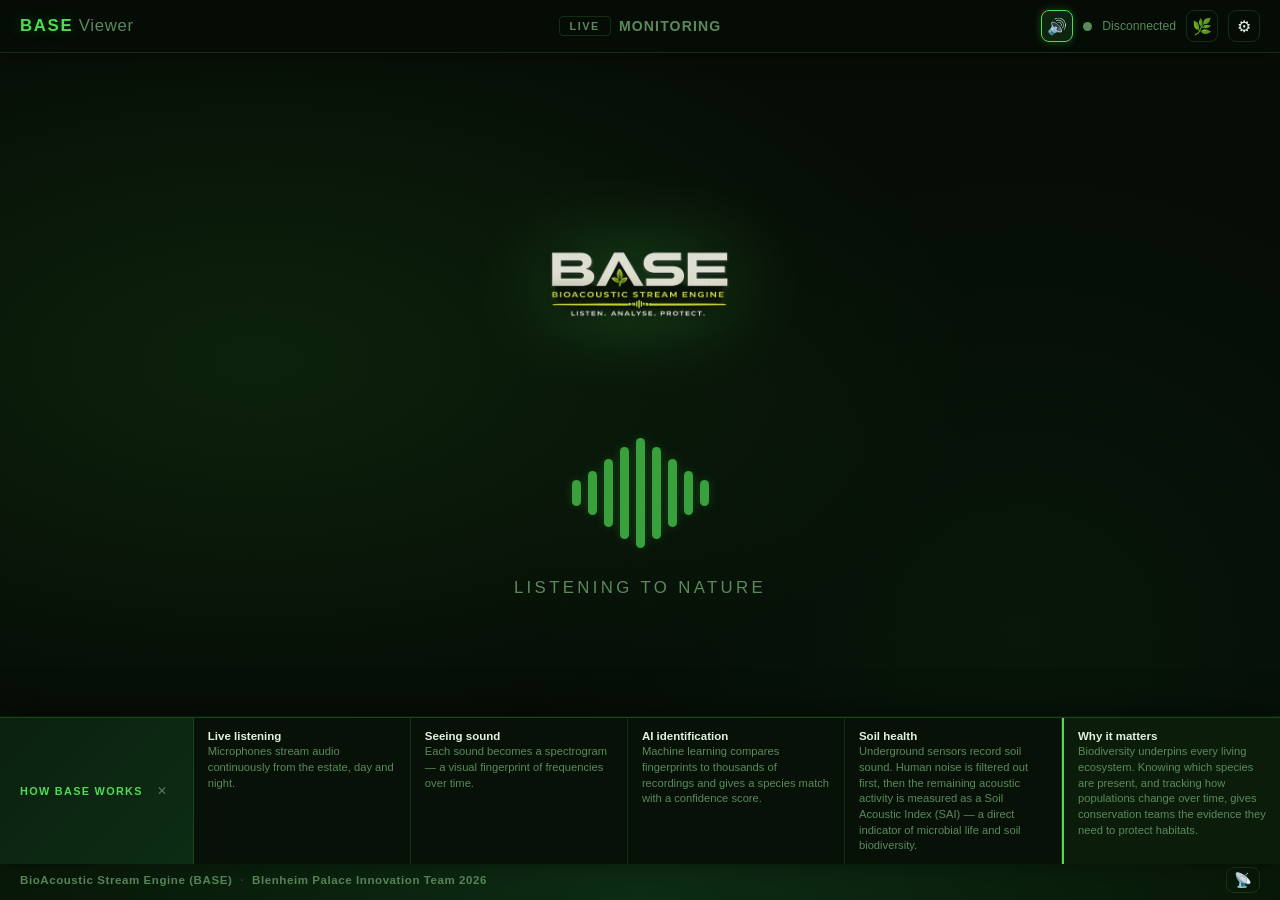
==== viewer/index.html @ 656f4bf7 "Viewer: device heartbeat status panel; per-site MQTT status topics heartbeat.py: publish to {prefix}" ====
<!DOCTYPE html>
<html lang="en">
<head>
  <meta charset="UTF-8">
  <meta name="viewport" content="width=device-width, initial-scale=1.0">
  <title>BASE Viewer by Blenheim Palace Innovation</title>
  <link rel="stylesheet" href="viewer.css">
</head>
<body>

  <header id="header">
    <div id="logo">
      <span class="logo-base">BASE</span><span class="logo-viewer"> Viewer</span>
    </div>
    <div id="live-badge">
      <span id="live-pill">LIVE</span>
      <span id="live-loc-text">Monitoring</span>
    </div>
    <div id="header-right">
      <button id="sound-unlock-btn" class="icon-btn sound-on" onclick="toggleSound()" title="Sounds on">🔊</button>
      <div id="conn-dot" class="conn-dot disconnected" title="Disconnected"></div>
      <span id="conn-label">Disconnected</span>
      <button class="icon-btn" id="explainer-btn" onclick="toggleExplainer()" title="How it works">ℹ</button>
      <button class="icon-btn" onclick="showAbout()" title="About BASE">🌿</button>
      <button class="icon-btn" onclick="showSettings()" title="Settings">⚙</button>
    </div>
  </header>

  <main id="main">
    <div id="gallery-grid"></div>
    <div id="empty-state">
      <img src="assets/base-logo.png" class="empty-logo" alt="BASE">
      <div class="listen-anim">
        <div class="listen-bar"></div>
        <div class="listen-bar"></div>
        <div class="listen-bar"></div>
        <div class="listen-bar"></div>
        <div class="listen-bar"></div>
        <div class="listen-bar"></div>
        <div class="listen-bar"></div>
        <div class="listen-bar"></div>
        <div class="listen-bar"></div>
      </div>
      <p class="listen-label">Listening to nature</p>
    </div>
  </main>

  <!-- Settings panel -->
  <div id="settings-overlay" onclick="hideSettings()"></div>
  <aside id="settings-panel">
    <div class="panel-header">
      <h2>Settings</h2>
      <button class="icon-btn" onclick="hideSettings()">✕</button>
    </div>
    <form id="settings-form" onsubmit="applySettings(event)">
      <div class="form-group">
        <label>Broker WebSocket URL</label>
        <input type="text" id="s-url" placeholder="wss://your-broker:8084/mqtt" spellcheck="false" oninput="checkBrokerUrl()">
        <small>Use <strong>wss://</strong> (WebSocket TLS) or <strong>ws://</strong> for local. Port 8883 is TCP-only and won't work in a browser.</small>
        <div id="url-warn" style="display:none;margin-top:6px;padding:7px 10px;background:rgba(210,153,34,0.15);border:1px solid var(--warning);border-radius:var(--radius);font-size:0.75rem;color:var(--warning);line-height:1.5"></div>
      </div>
      <div class="form-group">
        <label>Topic prefix</label>
        <input type="text" id="s-prefix" placeholder="bioacoustics">
      </div>
      <div class="form-group">
        <label>Username</label>
        <input type="text" id="s-username" autocomplete="off" spellcheck="false">
      </div>
      <div class="form-group">
        <label>Password</label>
        <input type="password" id="s-password" autocomplete="off">
      </div>
      <div class="form-group checkbox-group">
        <label>
          <input type="checkbox" id="s-autoconnect">
          Connect automatically on startup
        </label>
      </div>
      <div class="form-group">
        <label>Keep detections for</label>
        <select id="s-retain">
          <option value="1">1 hour</option>
          <option value="6">6 hours</option>
          <option value="24">1 day</option>
          <option value="72">3 days</option>
          <option value="168" selected>7 days</option>
          <option value="0">Unlimited</option>
        </select>
        <small>How long a species card stays visible after its last detection.</small>
      </div>
      <div class="form-actions">
        <button type="button" class="btn btn-outline" onclick="disconnect()">Disconnect</button>
        <button type="submit" class="btn btn-primary">Save &amp; Connect</button>
      </div>
    </form>
  </aside>

  <!-- Species detail modal -->
  <div id="modal-overlay" onclick="hideModal()"></div>
  <div id="species-modal">
    <div class="panel-header">
      <h2 id="modal-title"></h2>
      <button class="icon-btn" onclick="hideModal()">✕</button>
    </div>
    <div id="modal-body"></div>
  </div>

  <!-- About modal -->
  <div id="about-overlay" onclick="hideAbout()">
    <div id="about-modal" onclick="event.stopPropagation()">
      <button class="about-close" onclick="hideAbout()">✕</button>

      <div class="about-header">
        <div class="about-logo">🌿</div>
        <div>
          <h2 class="about-title">BioAcoustic Stream Engine</h2>
          <div class="about-subtitle">BASE &nbsp;·&nbsp; Viewer</div>
        </div>
      </div>

      <p class="about-mission">
        This project was conceived by the Blenheim Palace Innovation Team, combining our own
        work with contributions from pre-trained models and open research. We are excited to
        engage others and to learn together more about our natural world.
      </p>

      <div class="about-section-title">Created by</div>
      <p class="about-creator">
        <strong>David Green</strong> &mdash; Head of Innovation and AI, Blenheim Palace<br>
        <span style="font-size:0.8rem;color:var(--muted)">
          A belief that technology can bring people closer to the natural world — making
          acoustic biodiversity monitoring open, accessible, and shareable.
        </span>
      </p>

      <div class="about-section-title">Contributors</div>
      <p style="font-size:0.85rem;color:var(--text);line-height:1.8;margin:0">
        Harry Hanson &nbsp;·&nbsp; Tawhid Shahrior &nbsp;·&nbsp; Dr. Matthias Rolf &nbsp;·&nbsp;
        Max Caminow &nbsp;·&nbsp; Dr. Dave Gasca &nbsp;·&nbsp; Arnaud Fontannaz &nbsp;·&nbsp; Filipe Salbany
      </p>

      <div class="about-section-title">Powered by</div>
      <div class="about-credits">
        <div class="about-credit-row">🐦 <strong>BirdNET-Analyzer</strong> &mdash; Cornell Lab of Ornithology &amp; TU Chemnitz</div>
        <div class="about-credit-row">🦇 <strong>BatDetect2</strong> &mdash; University of Edinburgh, Caltech &amp; UCL</div>
        <div class="about-credit-row">🐝 <strong>BuzzDetect v1.0.1</strong> &mdash; OSU Bee Lab, Ohio State University</div>
        <div class="about-credit-row">🌱 <strong>Soil Acoustic Index</strong> &mdash; Blenheim Palace Innovation Team</div>
      </div>

      <div class="about-section-title">Contributor &amp; Inspiration</div>
      <p style="font-size:0.82rem;color:var(--muted);margin:0">
        <strong style="color:var(--text)">Dr. Curt Lamberth</strong> is both a contributor to and an
        inspiration for this project. Originally trained as a chemist, Curt spent time in industry and
        worked as an environmental consultant for twenty years. He now combines inventing electronic
        gadgets, sensors and wireless systems with his passion for environmental conservation — with
        specific interests in eco-hydrology, plants, micro-lepidoptera, and the application of
        technology in science.
      </p>

      <div class="about-footer">
        <span>MIT Licence &nbsp;·&nbsp; Open Source</span>
        <a href="https://github.com/blenheiminnovation/BioAcousticStreamEngine" target="_blank" class="about-github">GitHub ↗</a>
      </div>
    </div>
  </div>

  <!-- Device heartbeat status popover -->
  <div id="device-status-panel">
    <div id="device-status-list"><em style="color:var(--muted);font-size:0.78rem">No heartbeats received yet</em></div>
  </div>

  <footer id="attribution-footer">
    <span>BioAcoustic Stream Engine (BASE)</span>
    <span class="footer-divider">·</span>
    <span>Blenheim Palace Innovation Team <span id="footer-year"></span></span>
    <button id="device-status-btn" onclick="toggleDeviceStatus()" title="Device status">📡</button>
  </footer>

  <!-- Explainer overlay (mobile) -->
  <div id="explainer-overlay" onclick="toggleExplainer()"></div>

  <!-- Explainer tile -->
  <div id="explainer-tile">
    <div class="explainer-header">
      How BASE Works
      <button class="explainer-close-btn" onclick="toggleExplainer()" title="Hide">✕</button>
    </div>
    <div class="explainer-body">
      <div class="explainer-section">
        <span class="explainer-dot">●</span>
        <div><strong>Live listening</strong>Microphones stream audio continuously from the estate, day and night.</div>
      </div>
      <div class="explainer-section">
        <span class="explainer-dot">●</span>
        <div><strong>Seeing sound</strong>Each sound becomes a spectrogram — a visual fingerprint of frequencies over time.</div>
      </div>
      <div class="explainer-section">
        <span class="explainer-dot">●</span>
        <div><strong>AI identification</strong>Machine learning compares fingerprints to thousands of recordings and gives a species match with a confidence score.</div>
      </div>
      <div class="explainer-section">
        <span class="explainer-dot">●</span>
        <div><strong>Soil health</strong>Underground sensors record soil sound. Human noise is filtered out first, then the remaining acoustic activity is measured as a Soil Acoustic Index (SAI) — a direct indicator of microbial life and soil biodiversity.</div>
      </div>
      <div class="explainer-section explainer-why">
        <span class="explainer-dot">●</span>
        <div><strong>Why it matters</strong>Biodiversity underpins every living ecosystem. Knowing which species are present, and tracking how populations change over time, gives conservation teams the evidence they need to protect habitats.</div>
      </div>
    </div>
  </div>

  <img id="brand-watermark" src="assets/base-logo.png" alt="">
  <script src="mqtt.min.js"></script>
  <script src="viewer.js"></script>
</body>
</html>
---- viewer/viewer.css ----
:root {
  --bg:           #060d06;
  --bg2:          #080f08;
  --surface:      rgba(10,22,10,0.88);
  --surface2:     rgba(14,30,14,0.92);
  --border:       rgba(50,110,50,0.35);
  --border-hi:    rgba(77,220,82,0.55);
  --text:         #e2f2e2;
  --muted:        #5a8a5a;
  --primary:      #4ddc52;
  --primary-glow: rgba(77,220,82,0.30);
  --brand:        #0a2010;
  --brand-hi:     #0d2d14;
  --success:      #4ddc52;
  --warning:      #d4a030;
  --danger:       #e04848;
  --radius:       12px;
  --radius-sm:    8px;
}

* { box-sizing: border-box; margin: 0; padding: 0; }

body {
  background: var(--bg);
  background-image:
    radial-gradient(ellipse 80% 60% at 20% 40%, rgba(20,60,20,0.45) 0%, transparent 70%),
    radial-gradient(ellipse 60% 80% at 80% 70%, rgba(10,40,15,0.35) 0%, transparent 65%);
  color: var(--text);
  font-family: -apple-system, BlinkMacSystemFont, 'Segoe UI', sans-serif;
  min-height: 100vh;
}

/* ── Header ── */

#header {
  position: sticky;
  top: 0;
  z-index: 100;
  background: rgba(6,12,6,0.94);
  backdrop-filter: blur(12px);
  -webkit-backdrop-filter: blur(12px);
  border-bottom: 1px solid var(--border);
  display: grid;
  grid-template-columns: 1fr auto 1fr;
  align-items: center;
  padding: 10px 20px;
  gap: 12px;
  box-shadow: 0 2px 20px rgba(0,0,0,0.5);
}

.logo-base   { font-weight: 800; font-size: 1.05rem; letter-spacing: 0.10em; color: var(--primary); text-shadow: 0 0 16px var(--primary-glow); }
.logo-viewer { font-weight: 300; font-size: 1.05rem; color: var(--muted); letter-spacing: 0.04em; }

#header-right {
  display: flex;
  align-items: center;
  gap: 10px;
  justify-content: flex-end;
}

.conn-dot {
  width: 9px;
  height: 9px;
  border-radius: 50%;
  flex-shrink: 0;
}
.conn-dot.connected    { background: var(--primary); box-shadow: 0 0 8px var(--primary), 0 0 16px var(--primary-glow); }
.conn-dot.disconnected { background: var(--muted); }
.conn-dot.connecting   { background: var(--warning); animation: blink 1s ease-in-out infinite; }

#conn-label { font-size: 0.76rem; color: var(--muted); max-width: 220px; overflow: hidden; text-overflow: ellipsis; white-space: nowrap; }

#live-badge {
  display: flex;
  align-items: center;
  gap: 8px;
  justify-content: center;
}
#live-pill {
  display: inline;
  padding: 3px 10px;
  border-radius: 4px;
  background: transparent;
  color: var(--muted);
  border: 1px solid var(--border);
  font-size: 0.68rem;
  font-weight: 800;
  letter-spacing: 0.14em;
}
#live-badge.live-on #live-pill {
  background: var(--primary);
  color: #051005;
  border-color: var(--primary);
  animation: livePulse 1.8s ease-in-out infinite;
}
@keyframes livePulse {
  0%, 100% { box-shadow: 0 0 6px rgba(77,220,82,0.5),  0 0 12px rgba(77,220,82,0.3);  opacity: 1; }
  50%       { box-shadow: 0 0 18px rgba(77,220,82,0.9), 0 0 36px rgba(77,220,82,0.5); opacity: 0.75; }
}
#live-loc-text {
  font-size: 0.88rem;
  font-weight: 700;
  color: var(--muted);
  text-transform: uppercase;
  letter-spacing: 0.08em;
  transition: color 0.4s;
}
#live-badge.live-on #live-loc-text { color: var(--text); }

#live-mic-locs {
  font-size: 0.78rem;
  font-weight: 500;
  color: var(--muted);
}
#live-mic-locs:not(:empty)::before {
  content: '·';
  margin: 0 7px;
  opacity: 0.45;
}

@media (max-width: 520px) {
  #live-loc-text { display: none; }
  #live-pill { font-size: 0.65rem; }
}

#sound-unlock-btn { display: flex; }
#sound-unlock-btn.sound-on { background: rgba(77,220,82,0.12); border-color: var(--primary); color: var(--primary); box-shadow: 0 0 8px var(--primary-glow); }

@keyframes blink { 0%,100% { opacity:1; } 50% { opacity:0.3; } }

.icon-btn {
  background: none;
  border: 1px solid var(--border);
  color: var(--text);
  width: 32px;
  height: 32px;
  border-radius: var(--radius-sm);
  cursor: pointer;
  font-size: 1rem;
  display: flex;
  align-items: center;
  justify-content: center;
  transition: background 0.2s, border-color 0.2s, color 0.2s, box-shadow 0.2s;
  flex-shrink: 0;
}
.icon-btn:hover { background: rgba(77,220,82,0.10); border-color: var(--border-hi); color: var(--primary); }
#sound-unlock-btn.sound-on { color: var(--primary); border-color: var(--primary); box-shadow: 0 0 8px var(--primary-glow); }

/* ── Footer ── */

#attribution-footer {
  position: fixed;
  bottom: 0;
  left: 0;
  right: 0;
  z-index: 100;
  background: linear-gradient(90deg, #081808 0%, var(--brand-hi) 50%, #081808 100%);
  border-top: 1px solid rgba(77,220,82,0.20);
  display: flex;
  align-items: center;
  justify-content: center;
  gap: 8px;
  padding: 7px 20px;
  font-size: 0.72rem;
  font-weight: 600;
  color: var(--muted);
  letter-spacing: 0.05em;
  text-align: center;
  box-shadow: 0 -1px 20px rgba(0,0,0,0.6);
}
.footer-divider { opacity: 0.4; }

#device-status-btn {
  margin-left: auto;
  background: none;
  border: 1px solid var(--border);
  border-radius: var(--radius-sm);
  color: var(--text);
  font-size: 0.9rem;
  padding: 2px 7px;
  cursor: pointer;
  transition: border-color 0.2s, color 0.2s;
  line-height: 1.4;
}
#device-status-btn:hover { border-color: var(--border-hi); color: var(--primary); }
#device-status-btn.has-stale { color: var(--warning); border-color: var(--warning); }

#device-status-panel {
  display: none;
  position: fixed;
  bottom: 44px;
  right: 14px;
  z-index: 160;
  background: rgba(6,14,6,0.97);
  backdrop-filter: blur(12px);
  border: 1px solid var(--border);
  border-radius: var(--radius);
  padding: 14px 18px;
  min-width: 220px;
  box-shadow: 0 -4px 24px rgba(0,0,0,0.6);
}
#device-status-panel.open { display: block; }
#device-status-list { display: flex; flex-direction: column; gap: 10px; }

.hb-row {
  display: flex;
  align-items: center;
  gap: 10px;
  font-size: 0.80rem;
}
.hb-dot {
  width: 9px; height: 9px;
  border-radius: 50%;
  flex-shrink: 0;
}
.hb-dot.fresh  { background: var(--primary); box-shadow: 0 0 6px var(--primary-glow); }
.hb-dot.recent { background: var(--warning); }
.hb-dot.stale  { background: var(--danger); }
.hb-site  { font-weight: 600; color: var(--text); flex: 1; }
.hb-time  { color: var(--muted); font-size: 0.74rem; white-space: nowrap; }

.explainer-close-btn {
  background: none;
  border: none;
  color: rgba(255,255,255,0.35);
  font-size: 0.75rem;
  cursor: pointer;
  padding: 2px 6px;
  border-radius: 4px;
  line-height: 1;
  margin-left: auto;
  transition: color 0.15s;
  flex-shrink: 0;
}
.explainer-close-btn:hover { color: rgba(255,255,255,0.9); }

/* Smooth fade for auto-hide */
#explainer-tile { transition: opacity 0.6s ease, transform 0.6s ease; }
body.explainer-hidden #explainer-tile  { display: none !important; }
body.explainer-hidden #explainer-btn   { display: flex; }

/* ── Explainer tile ── */

#explainer-btn { display: none; }

#explainer-overlay {
  display: none;
  position: fixed;
  inset: 0;
  background: rgba(0,0,0,0.6);
  z-index: 210;
}
#explainer-overlay.open { display: block; }

/* Desktop: full-width bar above footer */
#explainer-tile {
  position: fixed;
  bottom: 36px;
  left: 0;
  right: 0;
  display: flex;
  flex-direction: row;
  align-items: stretch;
  background: rgba(8,18,8,0.97);
  backdrop-filter: blur(12px);
  border-top: 1px solid rgba(77,220,82,0.25);
  border-bottom: none;
  z-index: 150;
  box-shadow: 0 -4px 30px rgba(0,0,0,0.5), 0 -1px 0 rgba(77,220,82,0.12);
}
.explainer-header {
  background: linear-gradient(135deg, #0a2010 0%, #0d2d14 100%);
  display: flex;
  align-items: center;
  gap: 8px;
  padding: 10px 20px;
  font-size: 0.68rem;
  font-weight: 700;
  color: var(--primary);
  text-transform: uppercase;
  letter-spacing: 0.12em;
  white-space: nowrap;
  flex-shrink: 0;
  border-right: 1px solid rgba(77,220,82,0.20);
}
.explainer-body {
  display: flex;
  flex-direction: row;
  flex: 1;
}
.explainer-section {
  flex: 1;
  display: flex;
  flex-direction: column;
  gap: 3px;
  padding: 10px 14px;
  font-size: 0.70rem;
  color: var(--muted);
  line-height: 1.4;
  border-right: 1px solid var(--border);
}
.explainer-section:last-child { border-right: none; }
.explainer-dot { display: none; }

/* Mobile landscape */
@media (max-height: 500px) and (orientation: landscape) {
  #header { padding: 5px 12px; }
  .logo-base, .logo-viewer { font-size: 0.88rem; }
  #conn-label, #live-loc-text { display: none; }
  #explainer-tile { display: none !important; }
  #explainer-btn  { display: flex; }
  #attribution-footer { display: none; }
  #main { padding: 6px; padding-bottom: 6px; }
  #gallery-grid { grid-template-columns: repeat(3, 1fr); gap: 6px; }
  .card-info {
    position: absolute;
    bottom: 0; left: 0; right: 0;
    padding: 18px 7px 5px;
    background: linear-gradient(transparent, rgba(0,0,0,0.88));
    pointer-events: none;
  }
  .card-name     { font-size: 0.72rem; color: #fff; text-shadow: 0 1px 4px rgba(0,0,0,0.9); }
  .card-sci, .card-meta-row, .card-times { display: none; }
}

/* Mobile: hidden by default, opens as centred modal */
@media (max-width: 600px) {
  #explainer-btn { display: flex; }
  #explainer-tile {
    display: none;
    flex-direction: column;
    position: fixed;
    top: 50%;
    left: 50%;
    bottom: auto;
    right: auto;
    transform: translate(-50%, -50%);
    width: min(320px, 88vw);
    border-top: 1px solid rgba(77,220,82,0.3);
    box-shadow: 0 4px 40px rgba(0,0,0,0.8);
    z-index: 220;
    border-radius: var(--radius);
  }
  #explainer-tile.open { display: flex; }
  .explainer-header { border-right: none; border-bottom: 1px solid var(--border); white-space: normal; padding: 8px 12px; }
  .explainer-body { flex-direction: column; }
  .explainer-section { border-right: none; border-bottom: 1px solid var(--border); padding: 8px 12px; }
  .explainer-section:last-child { border-bottom: none; }
  .explainer-dot { display: inline; color: var(--primary); font-size: 0.55rem; opacity: 0.8; margin-right: 4px; }
}
.explainer-section strong { color: var(--text); display: block; font-size: 0.72rem; }
.explainer-why { border-left: 2px solid var(--primary); background: rgba(77,220,82,0.05); }

/* ── Gallery grid ── */

#main {
  padding: 16px;
  overflow-y: auto;
}

#gallery-grid {
  display: grid;
  gap: 16px;
}

@media (max-width: 800px) {
  #gallery-grid { gap: 12px; }
  #main { padding: 12px; }
}
@media (max-width: 520px) {
  #gallery-grid { gap: 10px; }
  #main { padding: 10px; }
  #conn-label { display: none; }
  #header { padding: 8px 12px; }
}

#empty-state {
  display: flex;
  flex-direction: column;
  align-items: center;
  justify-content: center;
  height: 100%;
  text-align: center;
  color: var(--muted);
  gap: 20px;
}
#empty-state .hint { font-size: 0.82rem; }

/* Logo in empty state */
.empty-logo {
  width: clamp(200px, 42vw, 360px);
  opacity: 0.88;
  filter: drop-shadow(0 0 40px rgba(77,220,82,0.45)) drop-shadow(0 0 10px rgba(0,0,0,0.8));
  border-radius: 20px;
  animation: logoBreath 4s ease-in-out infinite;
}
@keyframes logoBreath {
  0%, 100% { opacity: 0.82; filter: drop-shadow(0 0 30px rgba(77,220,82,0.35)) drop-shadow(0 0 10px rgba(0,0,0,0.8)); }
  50%       { opacity: 0.95; filter: drop-shadow(0 0 60px rgba(77,220,82,0.65)) drop-shadow(0 0 10px rgba(0,0,0,0.8)); }
}

/* Fixed bottom-right watermark when detections are showing */
#brand-watermark {
  position: fixed;
  bottom: 48px;   /* sits above the footer */
  right: 18px;
  width: 100px;
  opacity: 0.10;
  mix-blend-mode: screen;
  pointer-events: none;
  z-index: 50;
  border-radius: 10px;
  transition: opacity 0.6s ease;
}
#brand-watermark:hover { opacity: 0.22; }

/* ── Animated listening waveform ── */
.listen-anim {
  display: flex;
  align-items: center;
  justify-content: center;
  gap: 7px;
  height: 130px;
}
.listen-bar {
  width: 9px;
  border-radius: 5px;
  background: var(--primary);
  box-shadow: 0 0 10px var(--primary-glow);
  animation: listenPulse 1.5s ease-in-out infinite;
  transform-origin: center;
  opacity: 0.7;
}
.listen-bar:nth-child(1) { height: 26px;  animation-delay: 0s;    }
.listen-bar:nth-child(2) { height: 44px;  animation-delay: 0.12s; }
.listen-bar:nth-child(3) { height: 68px;  animation-delay: 0.24s; }
.listen-bar:nth-child(4) { height: 92px;  animation-delay: 0.36s; }
.listen-bar:nth-child(5) { height: 110px; animation-delay: 0.48s; }
.listen-bar:nth-child(6) { height: 92px;  animation-delay: 0.60s; }
.listen-bar:nth-child(7) { height: 68px;  animation-delay: 0.72s; }
.listen-bar:nth-child(8) { height: 44px;  animation-delay: 0.84s; }
.listen-bar:nth-child(9) { height: 26px;  animation-delay: 0.96s; }
@keyframes listenPulse {
  0%, 100% { transform: scaleY(0.22); opacity: 0.20; }
  50%       { transform: scaleY(1.0);  opacity: 0.90; }
}
.listen-label {
  font-size: 1.05rem;
  font-weight: 300;
  letter-spacing: 0.20em;
  text-transform: uppercase;
  color: var(--muted);
}

/* ── Gallery cards ── */

.gallery-card {
  background: rgba(10,22,10,0.82);
  backdrop-filter: blur(8px);
  -webkit-backdrop-filter: blur(8px);
  border: 1px solid rgba(50,110,50,0.40);
  border-radius: var(--radius);
  overflow: hidden;
  cursor: pointer;
  transition: transform 0.2s ease, border-color 0.2s ease, box-shadow 0.2s ease;
  animation: cardIn 0.4s ease both;
  display: flex;
  flex-direction: column;
  min-height: 0;
  position: relative;
}
.gallery-card::before {
  content: '';
  position: absolute;
  top: 0; left: 0; right: 0;
  height: 2px;
  background: linear-gradient(90deg, transparent, var(--primary), transparent);
  opacity: 0;
  transition: opacity 0.2s;
}
.gallery-card:hover {
  transform: translateY(-4px);
  border-color: var(--border-hi);
  box-shadow: 0 8px 32px rgba(0,0,0,0.5), 0 0 20px rgba(77,220,82,0.12);
}
.gallery-card:hover::before { opacity: 1; }

.gallery-card.flash {
  animation: cardFlash 0.8s ease both;
}

@keyframes cardIn {
  from { opacity: 0; transform: translateY(12px) scale(0.97); }
  to   { opacity: 1; transform: translateY(0)    scale(1);    }
}
@keyframes cardFlash {
  0%   { border-color: var(--primary); box-shadow: 0 0 24px rgba(77,220,82,0.55); }
  100% { border-color: rgba(50,110,50,0.40); box-shadow: none; }
}

/* Card image */
.card-img-wrap {
  position: relative;
  aspect-ratio: 4 / 3;
  overflow: hidden;
  background: rgba(8,18,8,0.9);
}
.card-img-wrap img {
  width: 100%;
  height: 100%;
  object-fit: cover;
  object-position: top center;
  transition: transform 0.35s ease;
  filter: brightness(0.92) saturate(1.05);
}
.gallery-card:hover .card-img-wrap img { transform: scale(1.05); filter: brightness(1.0) saturate(1.1); }
.card-img-wrap img.img-placeholder { opacity: 0.18; object-fit: contain; padding: 20%; }

.card-count {
  position: absolute;
  top: 7px; right: 7px;
  background: rgba(4,12,4,0.78);
  color: var(--primary);
  font-size: 0.67rem;
  font-weight: 700;
  padding: 2px 8px;
  border-radius: 20px;
  border: 1px solid rgba(77,220,82,0.30);
  letter-spacing: 0.04em;
}
.card-conf {
  position: absolute;
  bottom: 7px; left: 7px;
  font-size: 0.67rem;
  font-weight: 700;
  padding: 2px 8px;
  border-radius: 20px;
  color: #fff;
  letter-spacing: 0.03em;
}
.conf-high { background: rgba(30,120,40,0.90); }
.conf-med  { background: rgba(160,100,10,0.88); }
.conf-low  { background: rgba(180,40,40,0.82); }

.card-sound-badge {
  position: absolute;
  bottom: 7px; right: 7px;
  font-size: 0.75rem;
  opacity: 0.75;
  filter: drop-shadow(0 1px 2px rgba(0,0,0,0.6));
}

/* Card info */
.card-info     { padding: 9px 11px 11px; background: rgba(6,14,6,0.5); }
.card-name-row {
  display: flex;
  align-items: baseline;
  justify-content: space-between;
  gap: 6px;
  margin-bottom: 1px;
}
.card-name     { font-size: 0.83rem; font-weight: 700; flex: 1; min-width: 0; color: var(--text); }
.card-loc-badge {
  font-size: 0.60rem;
  font-weight: 600;
  color: var(--primary);
  white-space: nowrap;
  flex-shrink: 0;
  opacity: 0.85;
}
.card-sci    { font-size: 0.67rem; color: var(--muted); font-style: italic; margin-top: 2px; }
.card-meta-row {
  display: flex;
  align-items: center;
  justify-content: space-between;
  gap: 6px;
  margin-top: 4px;
}
.card-clf    { font-size: 0.64rem; color: var(--muted); text-transform: uppercase; letter-spacing: 0.04em; }
.card-times  {
  display: flex;
  justify-content: space-between;
  font-size: 0.62rem;
  color: var(--muted);
  margin-top: 6px;
  padding-top: 6px;
  border-top: 1px solid rgba(50,100,50,0.25);
}

/* ── Overlay panels ── */

#settings-overlay,
#modal-overlay {
  display: none;
  position: fixed;
  inset: 0;
  background: rgba(0,0,0,0.65);
  backdrop-filter: blur(4px);
  z-index: 200;
}
#settings-overlay.open,
#modal-overlay.open { display: block; }

#settings-panel {
  display: none;
  position: fixed;
  right: 0; top: 0; bottom: 0;
  width: min(360px, 100vw);
  background: rgba(8,18,8,0.97);
  backdrop-filter: blur(16px);
  border-left: 1px solid var(--border);
  z-index: 201;
  overflow-y: auto;
  padding: 20px;
  box-shadow: -4px 0 40px rgba(0,0,0,0.6);
}
#settings-panel.open { display: block; }

#species-modal {
  display: none;
  position: fixed;
  top: 50%; left: 50%;
  transform: translate(-50%, -50%);
  width: min(540px, 92vw);
  max-height: 82vh;
  overflow-y: auto;
  background: rgba(8,18,8,0.97);
  backdrop-filter: blur(16px);
  border: 1px solid var(--border);
  border-radius: 14px;
  z-index: 201;
  padding: 22px;
  box-shadow: 0 8px 60px rgba(0,0,0,0.8), 0 0 0 1px rgba(77,220,82,0.08);
}
#species-modal.open { display: block; }

.panel-header {
  display: flex;
  align-items: center;
  justify-content: space-between;
  margin-bottom: 18px;
  padding-bottom: 14px;
  border-bottom: 1px solid var(--border);
}
.panel-header h2 { font-size: 1rem; font-weight: 700; color: var(--text); }

/* ── Forms ── */

.form-group { margin-bottom: 16px; }
.form-group > label {
  display: block;
  font-size: 0.75rem;
  color: var(--muted);
  margin-bottom: 5px;
  text-transform: uppercase;
  letter-spacing: 0.05em;
}
.form-group input[type="text"],
.form-group input[type="password"],
.form-group select {
  width: 100%;
  padding: 8px 11px;
  background: rgba(6,14,6,0.85);
  border: 1px solid var(--border);
  border-radius: var(--radius-sm);
  color: var(--text);
  font-size: 0.85rem;
  transition: border-color 0.2s, box-shadow 0.2s;
}
.form-group input:focus,
.form-group select:focus {
  outline: none;
  border-color: var(--primary);
  box-shadow: 0 0 0 3px rgba(77,220,82,0.12);
}
.form-group small  { display: block; font-size: 0.69rem; color: var(--muted); margin-top: 5px; line-height: 1.5; }
.checkbox-group > label { display: flex; align-items: center; gap: 8px; color: var(--text); cursor: pointer; font-size: 0.83rem; }
.form-actions { display: flex; gap: 8px; justify-content: flex-end; margin-top: 24px; }

/* ── Buttons ── */

.btn {
  padding: 8px 18px;
  border-radius: var(--radius-sm);
  font-size: 0.82rem;
  font-weight: 700;
  cursor: pointer;
  border: none;
  transition: filter 0.15s, box-shadow 0.15s;
  letter-spacing: 0.02em;
}
.btn:hover { filter: brightness(1.15); }
.btn-primary { background: var(--primary); color: #051005; box-shadow: 0 0 14px rgba(77,220,82,0.30); }
.btn-outline { background: transparent; border: 1px solid var(--border); color: var(--muted); }
.btn-outline:hover { border-color: var(--border-hi); color: var(--text); }
.btn-danger  { background: var(--danger); color: #fff; }
.btn-sm { padding: 4px 10px; font-size: 0.74rem; }

/* ── Modal species detail ── */

.modal-img {
  width: 100%;
  aspect-ratio: 16/9;
  object-fit: cover;
  border-radius: var(--radius-sm);
  margin-bottom: 14px;
  filter: brightness(0.95);
}
.modal-meta { font-size: 0.78rem; color: var(--muted); margin-bottom: 16px; line-height: 1.7; }
.modal-section-title { font-size: 0.82rem; font-weight: 700; margin-bottom: 10px; color: var(--text); text-transform: uppercase; letter-spacing: 0.05em; }

/* Sound list */
.sound-list { list-style: none; margin-bottom: 14px; }
.sound-item {
  display: flex;
  align-items: center;
  gap: 8px;
  padding: 7px 0;
  border-bottom: 1px solid var(--border);
  font-size: 0.80rem;
}
.sound-item:last-child { border-bottom: none; }
.sound-name { flex: 1; overflow: hidden; text-overflow: ellipsis; white-space: nowrap; color: var(--muted); }

/* Upload areas */
.upload-area {
  border: 2px dashed rgba(50,110,50,0.45);
  border-radius: var(--radius-sm);
  padding: 18px;
  text-align: center;
  font-size: 0.80rem;
  color: var(--muted);
  cursor: pointer;
  transition: border-color 0.2s, color 0.2s, background 0.2s;
  margin-bottom: 10px;
  display: block;
}
.upload-area:hover { border-color: var(--primary); color: var(--primary); background: rgba(77,220,82,0.06); }

.modal-divider { border: none; border-top: 1px solid var(--border); margin: 18px 0; }

/* ── About modal ── */

#about-overlay {
  display: none;
  position: fixed;
  inset: 0;
  background: rgba(0,0,0,0.75);
  backdrop-filter: blur(6px);
  z-index: 300;
  align-items: center;
  justify-content: center;
}
#about-overlay.open { display: flex; }

#about-modal {
  background: rgba(8,18,8,0.97);
  backdrop-filter: blur(16px);
  border: 1px solid var(--border);
  border-radius: 16px;
  padding: 28px;
  max-width: 520px;
  width: 90%;
  max-height: 85vh;
  overflow-y: auto;
  position: relative;
  box-shadow: 0 8px 60px rgba(0,0,0,0.8), 0 0 0 1px rgba(77,220,82,0.08);
}

.about-close {
  position: absolute;
  top: 14px; right: 16px;
  background: none;
  border: 1px solid var(--border);
  color: var(--muted);
  font-size: 0.88rem;
  cursor: pointer;
  padding: 4px 8px;
  border-radius: var(--radius-sm);
  transition: color 0.15s, border-color 0.15s;
}
.about-close:hover { color: var(--text); border-color: var(--border-hi); }

.about-header  { display: flex; align-items: center; gap: 14px; margin-bottom: 16px; }
.about-logo    { font-size: 2.2rem; }
.about-title   { font-size: 1.2rem; font-weight: 800; color: var(--primary); margin: 0; text-shadow: 0 0 20px var(--primary-glow); letter-spacing: 0.08em; }
.about-subtitle { font-size: 0.78rem; color: var(--muted); font-family: monospace; margin-top: 3px; }

.about-mission {
  font-size: 0.85rem;
  color: var(--text);
  line-height: 1.7;
  border-left: 3px solid var(--primary);
  padding-left: 14px;
  margin: 0 0 18px;
}

.about-section-title {
  font-size: 0.68rem;
  font-weight: 700;
  text-transform: uppercase;
  letter-spacing: 1px;
  color: var(--muted);
  margin: 16px 0 8px;
}

.about-creator { font-size: 0.85rem; color: var(--text); line-height: 1.6; margin: 0; }

.about-credits        { display: flex; flex-direction: column; gap: 5px; }
.about-credit-row     { font-size: 0.82rem; color: var(--muted); padding: 6px 10px; background: rgba(10,28,10,0.8); border-radius: var(--radius-sm); border: 1px solid var(--border); }
.about-credit-row strong { color: var(--text); }

.about-footer {
  display: flex;
  justify-content: space-between;
  align-items: center;
  margin-top: 20px;
  padding-top: 14px;
  border-top: 1px solid var(--border);
  font-size: 0.75rem;
  color: var(--muted);
}
.about-github       { color: var(--primary); text-decoration: none; font-size: 0.78rem; }
.about-github:hover { text-decoration: underline; }
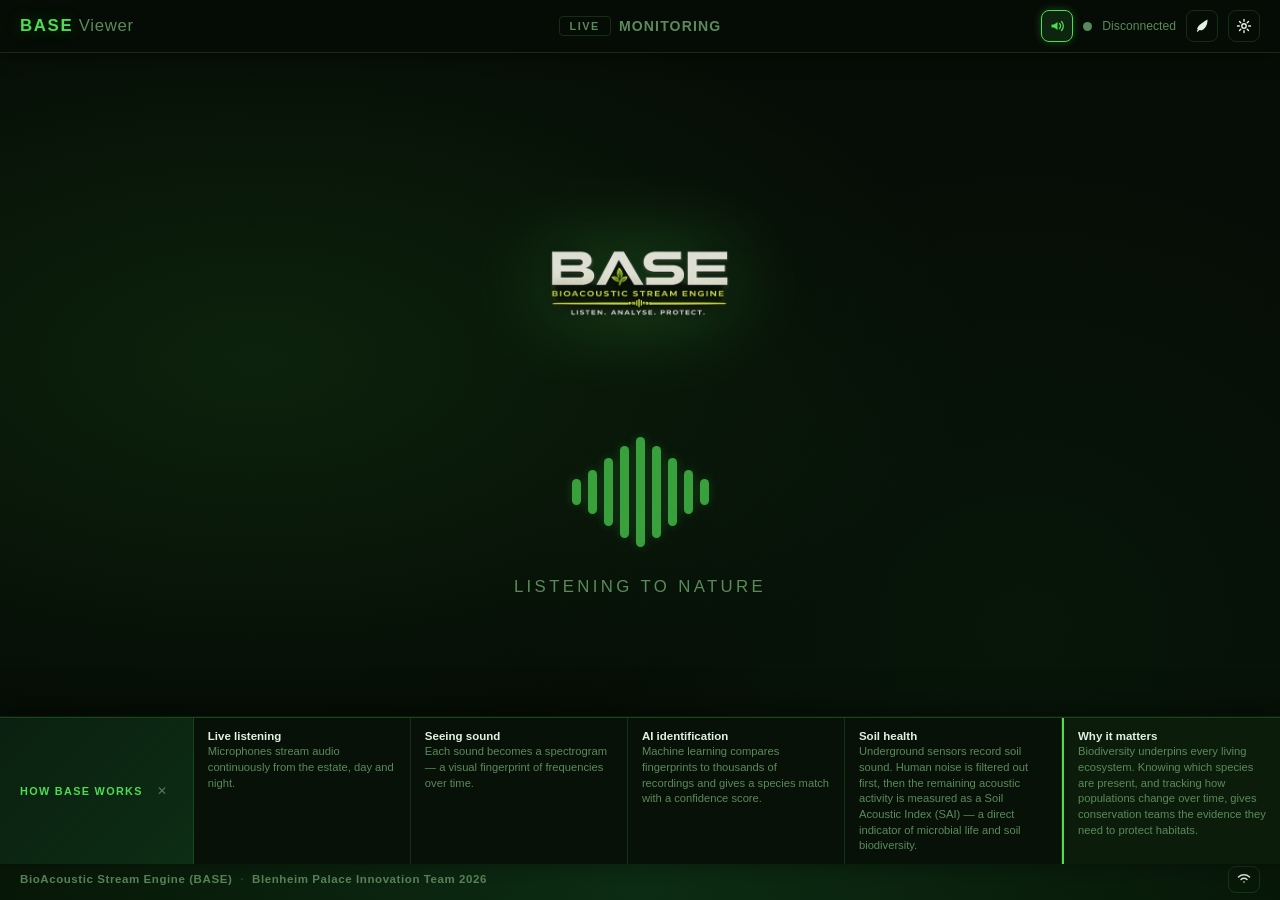
==== commit 5ffc468d: "Viewer: replace all emoji with consistent white SVG icons Defines _ICONS constant (soundOn, soundOff" ====
--- a/viewer/index.html
+++ b/viewer/index.html
@@ -17,12 +17,20 @@
       <span id="live-loc-text">Monitoring</span>
     </div>
     <div id="header-right">
-      <button id="sound-unlock-btn" class="icon-btn sound-on" onclick="toggleSound()" title="Sounds on">🔊</button>
+      <button id="sound-unlock-btn" class="icon-btn sound-on" onclick="toggleSound()" title="Sounds on">
+        <svg width="16" height="16" viewBox="0 0 16 16" fill="currentColor" aria-hidden="true"><path d="M3 6.5h2l3.5-2.5v8L5 9.5H3a.5.5 0 0 1-.5-.5V7a.5.5 0 0 1 .5-.5z"/><path d="M10.5 5.5a3.5 3.5 0 0 1 0 5m2-7a6.5 6.5 0 0 1 0 9" stroke="currentColor" fill="none" stroke-width="1.3" stroke-linecap="round"/></svg>
+      </button>
       <div id="conn-dot" class="conn-dot disconnected" title="Disconnected"></div>
       <span id="conn-label">Disconnected</span>
-      <button class="icon-btn" id="explainer-btn" onclick="toggleExplainer()" title="How it works">ℹ</button>
-      <button class="icon-btn" onclick="showAbout()" title="About BASE">🌿</button>
-      <button class="icon-btn" onclick="showSettings()" title="Settings">⚙</button>
+      <button class="icon-btn" id="explainer-btn" onclick="toggleExplainer()" title="How it works">
+        <svg width="16" height="16" viewBox="0 0 16 16" fill="none" stroke="currentColor" stroke-width="1.5" stroke-linecap="round" aria-hidden="true"><circle cx="8" cy="8" r="6"/><line x1="8" y1="7.5" x2="8" y2="11"/><circle cx="8" cy="5.5" r=".6" fill="currentColor" stroke="none"/></svg>
+      </button>
+      <button class="icon-btn" onclick="showAbout()" title="About BASE">
+        <svg width="16" height="16" viewBox="0 0 16 16" fill="currentColor" aria-hidden="true"><path d="M13.5 1.5c0 5.5-2 8.5-5 10.5a7 7 0 0 1-5.5-1c1-3 3-5 10.5-9.5z"/><path d="M3.5 13l2-2" stroke="currentColor" stroke-width="1.3" stroke-linecap="round" fill="none"/></svg>
+      </button>
+      <button class="icon-btn" onclick="showSettings()" title="Settings">
+        <svg width="16" height="16" viewBox="0 0 16 16" fill="none" stroke="currentColor" stroke-width="1.4" stroke-linecap="round" aria-hidden="true"><circle cx="8" cy="8" r="2.2"/><path d="M8 1.5v1.8M8 12.7v1.8M1.5 8h1.8M12.7 8h1.8M3.5 3.5l1.3 1.3M11.2 11.2l1.3 1.3M3.5 12.5l1.3-1.3M11.2 4.8l1.3-1.3"/></svg>
+      </button>
     </div>
   </header>
 
@@ -174,7 +182,9 @@
     <span>BioAcoustic Stream Engine (BASE)</span>
     <span class="footer-divider">·</span>
     <span>Blenheim Palace Innovation Team <span id="footer-year"></span></span>
-    <button id="device-status-btn" onclick="toggleDeviceStatus()" title="Device status">📡</button>
+    <button id="device-status-btn" onclick="toggleDeviceStatus()" title="Device status">
+      <svg width="16" height="16" viewBox="0 0 16 16" fill="none" stroke="currentColor" stroke-width="1.4" stroke-linecap="round" aria-hidden="true"><circle cx="8" cy="13" r=".8" fill="currentColor" stroke="none"/><path d="M5 10.5a4.2 4.2 0 0 1 6 0"/><path d="M2.5 8a8 8 0 0 1 11 0"/></svg>
+    </button>
   </footer>
 
   <!-- Explainer overlay (mobile) -->
--- a/viewer/viewer.css
+++ b/viewer/viewer.css
@@ -586,6 +586,23 @@
   padding-top: 6px;
   border-top: 1px solid rgba(50,100,50,0.25);
 }
+.weather-strip {
+  display: flex;
+  flex-wrap: wrap;
+  gap: 6px;
+  margin-top: 6px;
+  padding-top: 6px;
+  border-top: 1px solid rgba(50,100,50,0.20);
+}
+.wx-item {
+  display: inline-flex;
+  align-items: center;
+  gap: 3px;
+  font-size: 0.62rem;
+  color: rgba(255,255,255,0.55);
+  white-space: nowrap;
+}
+.wx-item svg { opacity: 0.8; flex-shrink: 0; color: rgba(255,255,255,0.70); }
 
 /* ── Overlay panels ── */
 
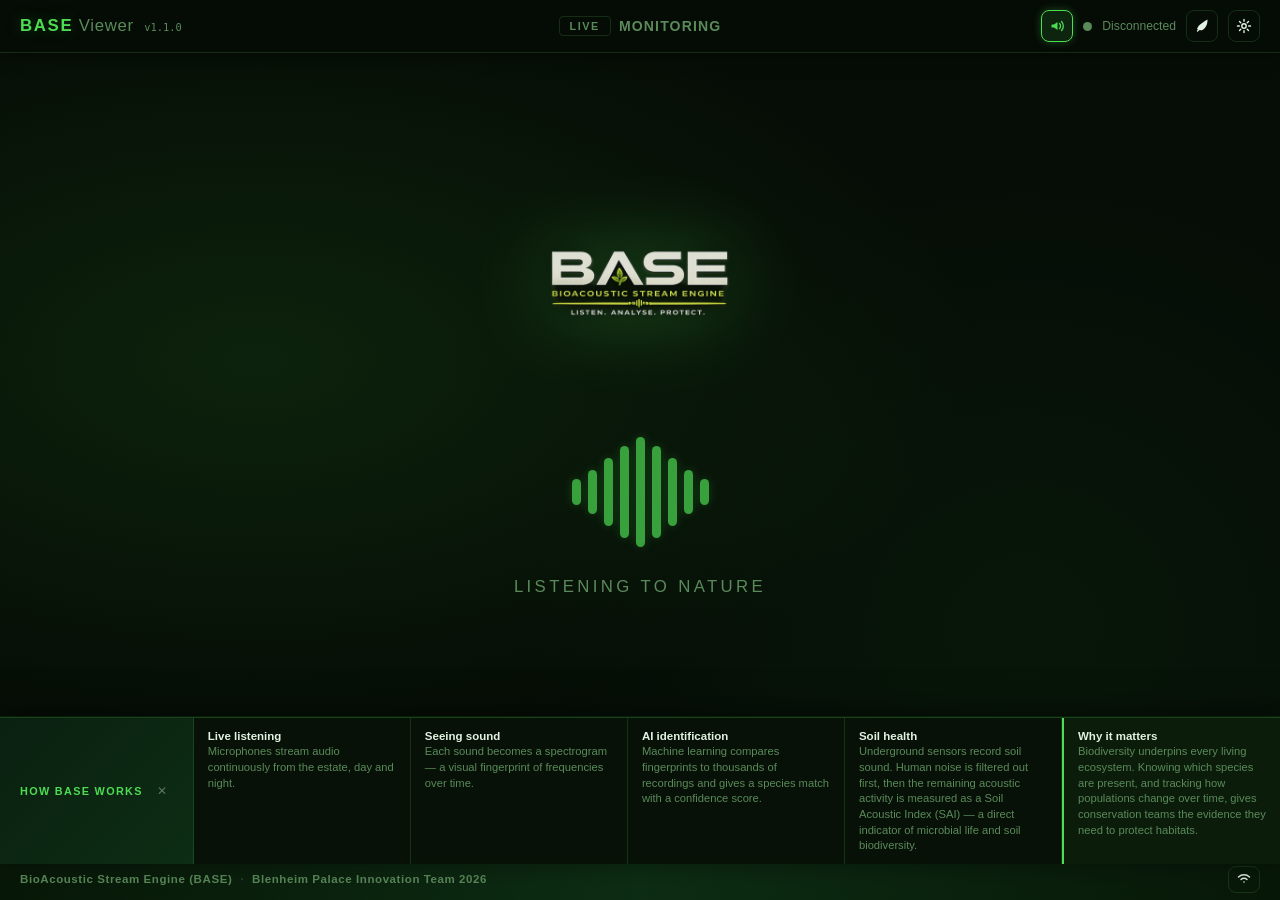
==== commit 1618c344: "v1.1.0: analytics dashboard, spectrogram presets, bat frequency division, version management Analyti" ====
--- a/viewer/index.html
+++ b/viewer/index.html
@@ -2,15 +2,44 @@
 <html lang="en">
 <head>
   <meta charset="UTF-8">
-  <meta name="viewport" content="width=device-width, initial-scale=1.0">
-  <title>BASE Viewer by Blenheim Palace Innovation</title>
+  <meta name="viewport" content="width=device-width, initial-scale=1.0, viewport-fit=cover">
+
+  <title>BASE Viewer — BioAcoustic Stream Engine</title>
+  <meta name="description" content="Live species detection viewer powered by BioAcoustic Stream Engine. Developed by Blenheim Palace Innovation Team.">
+  <meta name="application-name" content="BASE Viewer">
+  <meta name="theme-color" content="#060d06">
+
+  <!-- PWA manifest -->
+  <link rel="manifest" href="manifest.json">
+
+  <!-- Favicons -->
+  <link rel="icon" type="image/x-icon" href="assets/icons/favicon.ico">
+  <link rel="icon" type="image/png" sizes="16x16" href="assets/icons/icon-16.png">
+  <link rel="icon" type="image/png" sizes="32x32" href="assets/icons/icon-32.png">
+
+  <!-- iOS home screen -->
+  <link rel="apple-touch-icon" sizes="180x180" href="assets/icons/icon-180.png">
+  <meta name="apple-mobile-web-app-capable" content="yes">
+  <meta name="apple-mobile-web-app-status-bar-style" content="black-translucent">
+  <meta name="apple-mobile-web-app-title" content="BASE">
+
+  <!-- Open Graph -->
+  <meta property="og:type" content="website">
+  <meta property="og:url" content="https://blenheiminnovation.github.io/BioAcousticStreamEngine/viewer/">
+  <meta property="og:title" content="BASE Viewer — BioAcoustic Stream Engine">
+  <meta property="og:description" content="Live species detection viewer. Listen. Analyse. Protect.">
+  <meta property="og:image" content="https://blenheiminnovation.github.io/BioAcousticStreamEngine/viewer/assets/base-logo.png">
+
   <link rel="stylesheet" href="viewer.css">
 </head>
 <body>
+  <!-- Fills the iOS status bar / Dynamic Island area with the header colour -->
+  <div id="safe-area-bar"></div>
 
   <header id="header">
     <div id="logo">
       <span class="logo-base">BASE</span><span class="logo-viewer"> Viewer</span>
+      <span id="viewer-version" style="font-size:0.65rem;color:var(--muted,#6b7280);margin-left:6px;font-family:monospace;align-self:center"></span>
     </div>
     <div id="live-badge">
       <span id="live-pill">LIVE</span>
@@ -123,7 +152,7 @@
         <div class="about-logo">🌿</div>
         <div>
           <h2 class="about-title">BioAcoustic Stream Engine</h2>
-          <div class="about-subtitle">BASE &nbsp;·&nbsp; Viewer</div>
+          <div class="about-subtitle">BASE &nbsp;·&nbsp; Viewer &nbsp;·&nbsp; <span id="about-version"></span></div>
         </div>
       </div>
 
@@ -223,5 +252,10 @@
   <img id="brand-watermark" src="assets/base-logo.png" alt="">
   <script src="mqtt.min.js"></script>
   <script src="viewer.js"></script>
+  <script>
+    if ('serviceWorker' in navigator) {
+      window.addEventListener('load', () => navigator.serviceWorker.register('./sw.js').catch(() => {}));
+    }
+  </script>
 </body>
 </html>
--- a/viewer/viewer.css
+++ b/viewer/viewer.css
@@ -44,8 +44,25 @@
   grid-template-columns: 1fr auto 1fr;
   align-items: center;
   padding: 10px 20px;
+  padding-left: calc(env(safe-area-inset-left, 0px) + 20px);
+  padding-right: calc(env(safe-area-inset-right, 0px) + 20px);
+  /* Stick below the status bar / Dynamic Island, not behind it */
+  top: env(safe-area-inset-top, 0px);
   gap: 12px;
   box-shadow: 0 2px 20px rgba(0,0,0,0.5);
+}
+
+/* Fills the iOS status-bar / Dynamic Island area with the header colour.
+   Its offsetHeight is read by _resizeMain() to get the safe-area value in JS. */
+#safe-area-bar {
+  position: fixed;
+  top: 0; left: 0; right: 0;
+  height: env(safe-area-inset-top, 0px);
+  background: rgba(6,12,6,0.94);
+  backdrop-filter: blur(12px);
+  -webkit-backdrop-filter: blur(12px);
+  z-index: 200;
+  pointer-events: none;
 }
 
 .logo-base   { font-weight: 800; font-size: 1.05rem; letter-spacing: 0.10em; color: var(--primary); text-shadow: 0 0 16px var(--primary-glow); }
@@ -161,6 +178,10 @@
   justify-content: center;
   gap: 8px;
   padding: 7px 20px;
+  /* Account for iOS home indicator */
+  padding-bottom: calc(env(safe-area-inset-bottom, 0px) + 7px);
+  padding-left: calc(env(safe-area-inset-left, 0px) + 20px);
+  padding-right: calc(env(safe-area-inset-right, 0px) + 20px);
   font-size: 0.72rem;
   font-weight: 600;
   color: var(--muted);
@@ -629,6 +650,9 @@
   z-index: 201;
   overflow-y: auto;
   padding: 20px;
+  padding-top: calc(env(safe-area-inset-top, 0px) + 20px);
+  padding-left: calc(env(safe-area-inset-left, 0px) + 20px);
+  padding-right: calc(env(safe-area-inset-right, 0px) + 20px);
   box-shadow: -4px 0 40px rgba(0,0,0,0.6);
 }
 #settings-panel.open { display: block; }
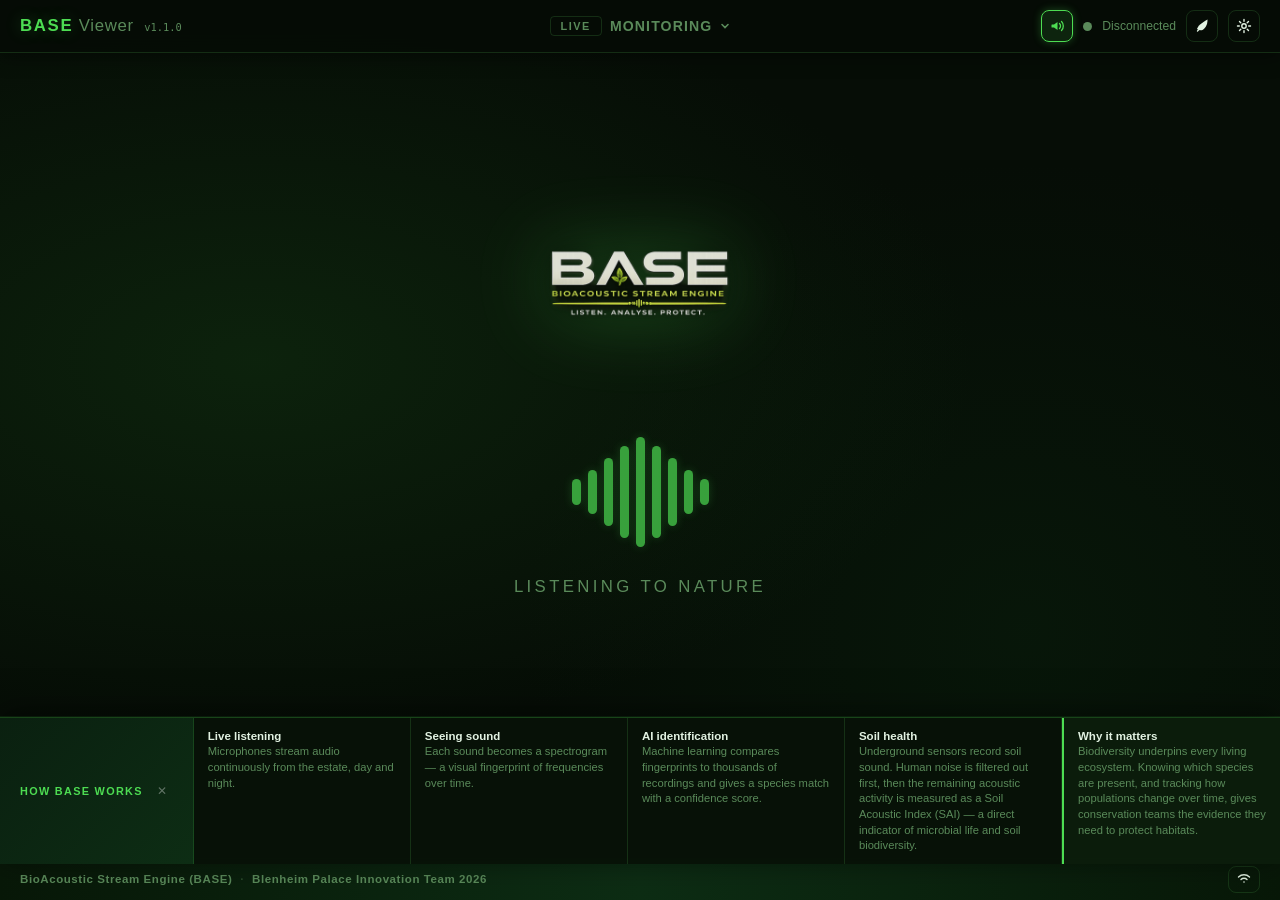
==== commit 9172b6f4: "Viewer: add interactive location filter — click LIVE badge to pick one or more locations" ====
--- a/viewer/index.html
+++ b/viewer/index.html
@@ -41,9 +41,15 @@
       <span class="logo-base">BASE</span><span class="logo-viewer"> Viewer</span>
       <span id="viewer-version" style="font-size:0.65rem;color:var(--muted,#6b7280);margin-left:6px;font-family:monospace;align-self:center"></span>
     </div>
-    <div id="live-badge">
+    <div id="live-badge" onclick="toggleLocFilter()" title="Filter by location" role="button" tabindex="0">
       <span id="live-pill">LIVE</span>
       <span id="live-loc-text">Monitoring</span>
+      <svg id="loc-caret" width="10" height="10" viewBox="0 0 10 10" fill="none" stroke="currentColor" stroke-width="1.6" stroke-linecap="round" aria-hidden="true"><path d="M2 3.5l3 3 3-3"/></svg>
+    </div>
+    <!-- Location filter popover -->
+    <div id="loc-filter-panel">
+      <div class="loc-filter-header">Filter by location</div>
+      <div id="loc-filter-list"></div>
     </div>
     <div id="header-right">
       <button id="sound-unlock-btn" class="icon-btn sound-on" onclick="toggleSound()" title="Sounds on">
--- a/viewer/viewer.css
+++ b/viewer/viewer.css
@@ -123,6 +123,79 @@
   transition: color 0.4s;
 }
 #live-badge.live-on #live-loc-text { color: var(--text); }
+#live-badge { cursor: pointer; border-radius: 6px; padding: 4px 8px; transition: background 0.15s; }
+#live-badge:hover { background: rgba(255,255,255,0.05); }
+#loc-caret { color: var(--muted); flex-shrink: 0; transition: transform 0.2s; }
+#live-badge.filter-active #loc-caret { color: var(--primary); }
+
+/* ── Location filter popover ── */
+#loc-filter-panel {
+  display: none;
+  position: fixed;
+  top: 50px;
+  left: 50%;
+  transform: translateX(-50%);
+  z-index: 160;
+  background: rgba(6,14,6,0.97);
+  backdrop-filter: blur(14px);
+  border: 1px solid var(--border);
+  border-radius: var(--radius);
+  padding: 14px 16px;
+  min-width: 220px;
+  max-width: 320px;
+  box-shadow: 0 8px 32px rgba(0,0,0,0.7);
+}
+#loc-filter-panel.open { display: block; }
+.loc-filter-header {
+  font-size: 0.72rem;
+  font-weight: 700;
+  text-transform: uppercase;
+  letter-spacing: 0.1em;
+  color: var(--muted);
+  margin-bottom: 10px;
+}
+.loc-filter-divider { height: 1px; background: var(--border); margin: 8px 0; }
+.loc-filter-row {
+  display: flex;
+  align-items: center;
+  gap: 9px;
+  padding: 5px 4px;
+  border-radius: 6px;
+  cursor: pointer;
+  font-size: 0.84rem;
+  color: var(--text);
+  transition: background 0.12s;
+}
+.loc-filter-row:hover { background: rgba(255,255,255,0.05); }
+.loc-filter-row.loc-all { color: var(--muted); }
+.loc-filter-row.loc-all:has(input:checked) { color: var(--text); }
+.loc-filter-row input[type="checkbox"] {
+  appearance: none;
+  -webkit-appearance: none;
+  width: 15px; height: 15px;
+  border: 1.5px solid var(--border);
+  border-radius: 4px;
+  background: transparent;
+  cursor: pointer;
+  flex-shrink: 0;
+  position: relative;
+  transition: border-color 0.15s, background 0.15s;
+}
+.loc-filter-row input[type="checkbox"]:checked {
+  background: var(--primary);
+  border-color: var(--primary);
+}
+.loc-filter-row input[type="checkbox"]:checked::after {
+  content: '';
+  position: absolute;
+  left: 3px; top: 1px;
+  width: 6px; height: 9px;
+  border: 2px solid #051005;
+  border-top: none;
+  border-left: none;
+  transform: rotate(40deg);
+}
+.loc-filter-empty { font-size: 0.78rem; color: var(--muted); font-style: italic; }
 
 #live-mic-locs {
   font-size: 0.78rem;
@@ -257,8 +330,10 @@
 
 /* Smooth fade for auto-hide */
 #explainer-tile { transition: opacity 0.6s ease, transform 0.6s ease; }
-body.explainer-hidden #explainer-tile  { display: none !important; }
-body.explainer-hidden #explainer-btn   { display: flex; }
+@media (min-width: 601px) {
+  body.explainer-hidden #explainer-tile  { display: none !important; }
+  body.explainer-hidden #explainer-btn   { display: flex; }
+}
 
 /* ── Explainer tile ── */
 
@@ -362,7 +437,7 @@
     z-index: 220;
     border-radius: var(--radius);
   }
-  #explainer-tile.open { display: flex; }
+  #explainer-tile.open { display: flex !important; }
   .explainer-header { border-right: none; border-bottom: 1px solid var(--border); white-space: normal; padding: 8px 12px; }
   .explainer-body { flex-direction: column; }
   .explainer-section { border-right: none; border-bottom: 1px solid var(--border); padding: 8px 12px; }
@@ -562,6 +637,10 @@
 .conf-high { background: rgba(30,120,40,0.90); }
 .conf-med  { background: rgba(160,100,10,0.88); }
 .conf-low  { background: rgba(180,40,40,0.82); }
+/* Text-colour variants used for activity index inside the card meta row */
+.idx-high  { color: var(--primary); }
+.idx-med   { color: var(--warning); }
+.idx-low   { color: var(--muted); }
 
 .card-sound-badge {
   position: absolute;
@@ -748,6 +827,15 @@
   filter: brightness(0.95);
 }
 .modal-meta { font-size: 0.78rem; color: var(--muted); margin-bottom: 16px; line-height: 1.7; }
+.modal-index-badge {
+  display: inline-block;
+  font-size: 0.9rem; font-weight: 700;
+  padding: 1px 7px; border-radius: 4px;
+  vertical-align: middle; margin-right: 4px;
+}
+.modal-index-badge.conf-high { background: rgba(77,220,82,0.18); color: var(--primary); }
+.modal-index-badge.conf-med  { background: rgba(210,153,34,0.18); color: var(--warning); }
+.modal-index-badge.conf-low  { background: rgba(255,255,255,0.08); color: var(--muted); }
 .modal-section-title { font-size: 0.82rem; font-weight: 700; margin-bottom: 10px; color: var(--text); text-transform: uppercase; letter-spacing: 0.05em; }
 
 /* Sound list */
